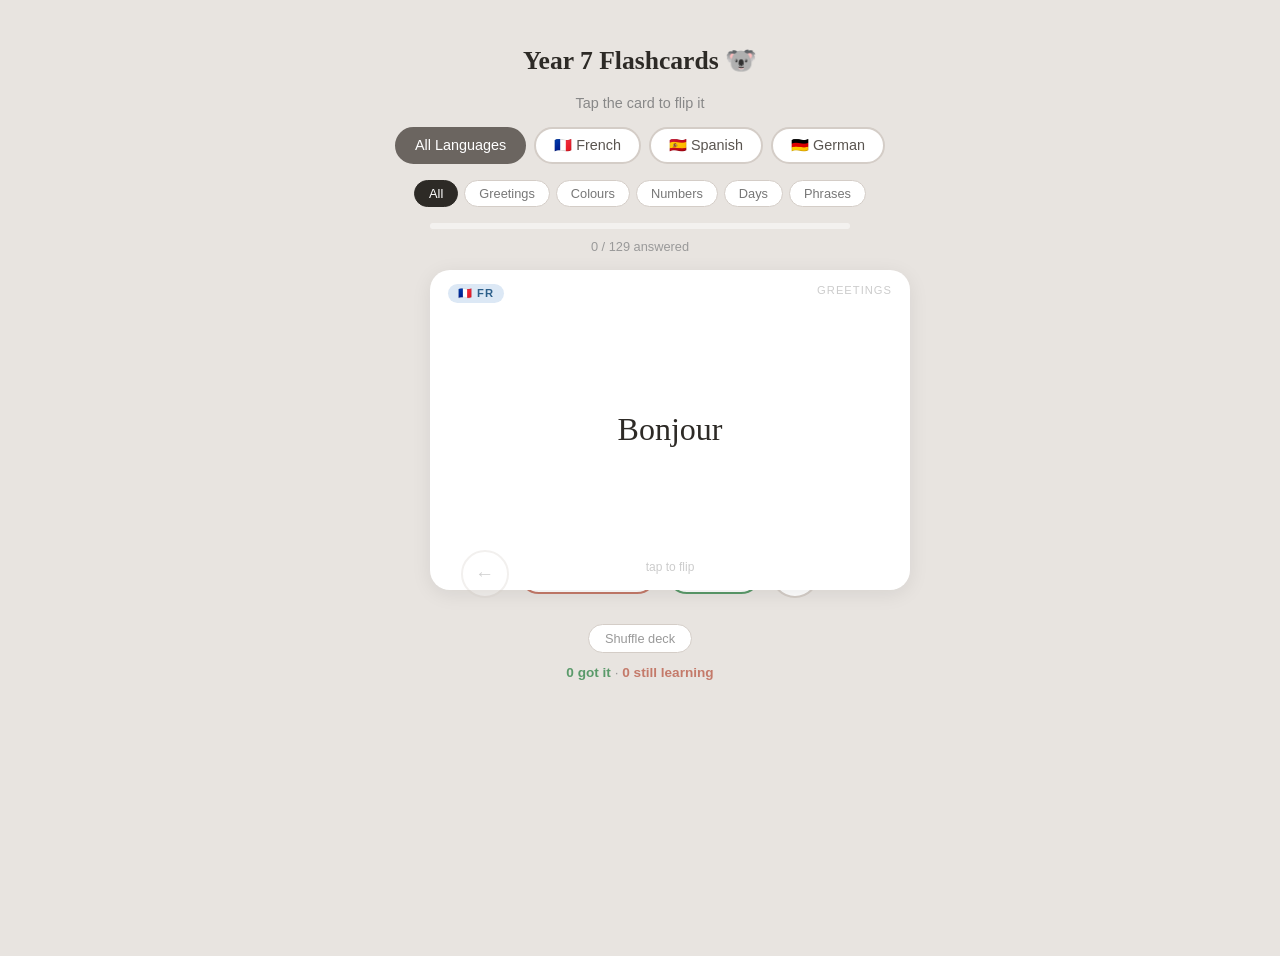
==== languages.html @ 81091d21 "Create languages.html" ====
<!DOCTYPE html>

<html lang="en">
<head>
<meta charset="UTF-8">
<meta name="viewport" content="width=device-width, initial-scale=1.0">
<title>Year 7 Language Flashcards</title>
<style>
  @import url('https://fonts.googleapis.com/css2?family=DM+Sans:wght@400;500;700&family=DM+Serif+Display&display=swap');

- { margin: 0; padding: 0; box-sizing: border-box; }

body {
font-family: ‘DM Sans’, sans-serif;
min-height: 100vh;
display: flex;
flex-direction: column;
align-items: center;
transition: background 0.4s;
padding: 20px;
}

body.lang-fr { background: #dce8f5; }
body.lang-es { background: #f5edce; }
body.lang-de { background: #f5ddd8; }
body.lang-all { background: #e8e4e0; }

h1 {
font-family: ‘DM Serif Display’, serif;
font-size: 1.6rem;
margin-bottom: 4px;
color: #2d2a26;
text-align: center;
}

.subtitle { color: #888; font-size: 0.9rem; margin-bottom: 16px; text-align: center; }

/* Controls */
.controls {
display: flex;
gap: 8px;
margin-bottom: 16px;
flex-wrap: wrap;
justify-content: center;
}

.btn {
padding: 8px 18px;
border: 2px solid #d4cdc7;
border-radius: 24px;
background: white;
cursor: pointer;
font-family: ‘DM Sans’, sans-serif;
font-weight: 500;
font-size: 0.9rem;
transition: all 0.2s;
color: #5a5550;
}
.btn:hover { border-color: #999; }
.btn.active-fr { background: #2c5f8a; color: white; border-color: #2c5f8a; }
.btn.active-es { background: #b84c3c; color: white; border-color: #b84c3c; }
.btn.active-de { background: #c49a2a; color: white; border-color: #c49a2a; }
.btn.active-all { background: #6b6560; color: white; border-color: #6b6560; }

.category-controls {
display: flex;
gap: 6px;
margin-bottom: 16px;
flex-wrap: wrap;
justify-content: center;
}

.cat-btn {
padding: 5px 14px;
border: 1.5px solid #d4cdc7;
border-radius: 16px;
background: white;
cursor: pointer;
font-family: ‘DM Sans’, sans-serif;
font-size: 0.8rem;
color: #777;
transition: all 0.2s;
}
.cat-btn:hover { border-color: #999; }
.cat-btn.active { background: #2d2a26; color: white; border-color: #2d2a26; }

/* Progress */
.progress-bar {
width: 100%;
max-width: 420px;
height: 6px;
background: rgba(255,255,255,0.5);
border-radius: 3px;
margin-bottom: 10px;
overflow: hidden;
}
.progress-fill {
height: 100%;
border-radius: 3px;
transition: width 0.3s;
background: #2d2a26;
}

.progress-text {
font-size: 0.8rem;
color: #999;
margin-bottom: 16px;
text-align: center;
}

/* Card */
.card-container {
perspective: 1000px;
width: 100%;
max-width: 420px;
height: 260px;
margin-bottom: 20px;
cursor: pointer;
}

.card-inner {
position: relative;
width: 100%;
height: 100%;
transition: transform 0.5s;
transform-style: preserve-3d;
}

.card-inner.flipped { transform: rotateY(180deg); }

.card-front, .card-back {
position: absolute;
width: 100%;
height: 100%;
backface-visibility: hidden;
border-radius: 20px;
display: flex;
flex-direction: column;
align-items: center;
justify-content: center;
padding: 30px;
box-shadow: 0 4px 20px rgba(0,0,0,0.08);
}

.card-front {
background: white;
}

.card-back {
background: #fafafa;
transform: rotateY(180deg);
}

.card-lang-label {
position: absolute;
top: 14px;
left: 18px;
font-size: 0.7rem;
font-weight: 700;
text-transform: uppercase;
letter-spacing: 1px;
padding: 3px 10px;
border-radius: 10px;
}

.label-fr { background: #dce8f5; color: #2c5f8a; }
.label-es { background: #f5edce; color: #b84c3c; }
.label-de { background: #f5ddd8; color: #8a3a2e; }

.card-category {
position: absolute;
top: 14px;
right: 18px;
font-size: 0.7rem;
color: #ccc;
text-transform: uppercase;
letter-spacing: 1px;
}

.card-word {
font-family: ‘DM Serif Display’, serif;
font-size: 2rem;
text-align: center;
color: #2d2a26;
line-height: 1.3;
}

.card-pronunciation {
font-size: 0.85rem;
color: #bbb;
font-style: italic;
margin-top: 8px;
text-align: center;
}

.card-hint {
position: absolute;
bottom: 16px;
font-size: 0.75rem;
color: #ccc;
}

/* Navigation */
.nav-row {
display: flex;
gap: 10px;
align-items: center;
margin-bottom: 16px;
}

.nav-btn {
width: 48px;
height: 48px;
border-radius: 50%;
border: 2px solid #d4cdc7;
background: white;
cursor: pointer;
font-size: 1.2rem;
display: flex;
align-items: center;
justify-content: center;
transition: all 0.2s;
color: #666;
}
.nav-btn:hover { border-color: #999; background: #f5f5f5; }
.nav-btn:disabled { opacity: 0.3; cursor: default; }

.know-btns {
display: flex;
gap: 10px;
justify-content: center;
}

.know-btn {
padding: 10px 24px;
border-radius: 24px;
border: 2px solid;
font-family: ‘DM Sans’, sans-serif;
font-weight: 600;
font-size: 0.9rem;
cursor: pointer;
transition: all 0.2s;
}

.know-btn.yes {
border-color: #5a9a6a;
color: #5a9a6a;
background: white;
}
.know-btn.yes:hover { background: #5a9a6a; color: white; }

.know-btn.no {
border-color: #c47a6a;
color: #c47a6a;
background: white;
}
.know-btn.no:hover { background: #c47a6a; color: white; }

.shuffle-btn {
margin-top: 10px;
padding: 6px 16px;
border: 1.5px solid #d4cdc7;
border-radius: 16px;
background: white;
cursor: pointer;
font-family: ‘DM Sans’, sans-serif;
font-size: 0.8rem;
color: #999;
transition: all 0.2s;
}
.shuffle-btn:hover { border-color: #999; }

.score-summary {
text-align: center;
margin-top: 12px;
font-size: 0.85rem;
color: #999;
}

.score-summary span { font-weight: 700; }
.score-green { color: #5a9a6a; }
.score-red { color: #c47a6a; }

.done-msg {
text-align: center;
padding: 40px;
}
.done-msg h2 {
font-family: ‘DM Serif Display’, serif;
font-size: 1.5rem;
margin-bottom: 8px;
color: #2d2a26;
}
.done-msg p { color: #888; margin-bottom: 16px; }

@media (max-width: 480px) {
.card-word { font-size: 1.5rem; }
.card-container { height: 220px; }
}
</style>

</head>
<body class="lang-all">

<h1>Year 7 Flashcards 🐨</h1>
<p class="subtitle">Tap the card to flip it</p>

<div class="controls" id="langControls"></div>
<div class="category-controls" id="catControls"></div>

<div class="progress-bar"><div class="progress-fill" id="progressFill"></div></div>
<div class="progress-text" id="progressText">0 / 0</div>

<div class="card-container" id="cardContainer" onclick="flipCard()">
  <div class="card-inner" id="cardInner">
    <div class="card-front">
      <div class="card-lang-label" id="frontLabel"></div>
      <div class="card-category" id="frontCat"></div>
      <div class="card-word" id="frontWord"></div>
      <div class="card-hint">tap to flip</div>
    </div>
    <div class="card-back">
      <div class="card-lang-label" id="backLabel"></div>
      <div class="card-category" id="backCat"></div>
      <div class="card-word" id="backWord"></div>
      <div class="card-pronunciation" id="backPron"></div>
      <div class="card-hint">tap to flip back</div>
    </div>
  </div>
</div>

<div class="nav-row">
  <button class="nav-btn" onclick="prevCard()" id="prevBtn">&larr;</button>
  <div class="know-btns">
    <button class="know-btn no" onclick="markCard(false)">Still learning</button>
    <button class="know-btn yes" onclick="markCard(true)">Got it!</button>
  </div>
  <button class="nav-btn" onclick="nextCard()" id="nextBtn">&rarr;</button>
</div>

<button class="shuffle-btn" onclick="shuffleDeck()">Shuffle deck</button>

<div class="score-summary" id="scoreSummary"></div>

<div class="done-msg" id="doneMsg" style="display:none">
  <h2>Deck complete! 🎉</h2>
  <p id="doneText"></p>
  <button class="btn" onclick="resetDeck()">Go again</button>
  <button class="btn" onclick="reviewMissed()" id="reviewBtn" style="margin-left:8px">Review missed cards</button>
</div>

<script>
const allCards = [
  // FRENCH - Greetings
  {lang:'fr', cat:'Greetings', foreign:'Bonjour', english:'Hello', pron:'bon-ZHOOR'},
  {lang:'fr', cat:'Greetings', foreign:'Au revoir', english:'Goodbye', pron:'oh ruh-VWAHR'},
  {lang:'fr', cat:'Greetings', foreign:"S'il vous plaît", english:'Please', pron:'seel voo PLEH'},
  {lang:'fr', cat:'Greetings', foreign:'Merci', english:'Thank you', pron:'mair-SEE'},
  {lang:'fr', cat:'Greetings', foreign:'Oui / Non', english:'Yes / No', pron:'wee / non'},
  {lang:'fr', cat:'Greetings', foreign:'Excusez-moi', english:'Excuse me', pron:'ex-koo-ZAY mwah'},
  {lang:'fr', cat:'Greetings', foreign:'Comment ça va ?', english:'How are you?', pron:'koh-MON sah vah'},
  {lang:'fr', cat:'Greetings', foreign:'Ça va bien', english:"I'm fine", pron:'sah vah bee-EN'},
  {lang:'fr', cat:'Greetings', foreign:'Je m\'appelle...', english:'My name is...', pron:'zhuh mah-PEL'},
  {lang:'fr', cat:'Greetings', foreign:'Bonsoir', english:'Good evening', pron:'bon-SWAHR'},
  // FRENCH - Colours
  {lang:'fr', cat:'Colours', foreign:'rouge', english:'red', pron:'roozh'},
  {lang:'fr', cat:'Colours', foreign:'bleu(e)', english:'blue', pron:'bluh'},
  {lang:'fr', cat:'Colours', foreign:'vert(e)', english:'green', pron:'vair(t)'},
  {lang:'fr', cat:'Colours', foreign:'jaune', english:'yellow', pron:'zhohn'},
  {lang:'fr', cat:'Colours', foreign:'orange', english:'orange', pron:'oh-RONZH'},
  {lang:'fr', cat:'Colours', foreign:'violet(te)', english:'purple', pron:'vee-oh-LEH(t)'},
  {lang:'fr', cat:'Colours', foreign:'rose', english:'pink', pron:'rohz'},
  {lang:'fr', cat:'Colours', foreign:'noir(e)', english:'black', pron:'nwahr'},
  {lang:'fr', cat:'Colours', foreign:'blanc(he)', english:'white', pron:'blon(sh)'},
  {lang:'fr', cat:'Colours', foreign:'marron', english:'brown', pron:'mah-RON'},
  {lang:'fr', cat:'Colours', foreign:'gris(e)', english:'grey', pron:'gree(z)'},
  // FRENCH - Numbers
  {lang:'fr', cat:'Numbers', foreign:'un', english:'1', pron:'uhn'},
  {lang:'fr', cat:'Numbers', foreign:'deux', english:'2', pron:'duh'},
  {lang:'fr', cat:'Numbers', foreign:'trois', english:'3', pron:'trwah'},
  {lang:'fr', cat:'Numbers', foreign:'quatre', english:'4', pron:'katr'},
  {lang:'fr', cat:'Numbers', foreign:'cinq', english:'5', pron:'sank'},
  {lang:'fr', cat:'Numbers', foreign:'six', english:'6', pron:'sees'},
  {lang:'fr', cat:'Numbers', foreign:'sept', english:'7', pron:'set'},
  {lang:'fr', cat:'Numbers', foreign:'huit', english:'8', pron:'weet'},
  {lang:'fr', cat:'Numbers', foreign:'neuf', english:'9', pron:'nuf'},
  {lang:'fr', cat:'Numbers', foreign:'dix', english:'10', pron:'dees'},
  // FRENCH - Days
  {lang:'fr', cat:'Days', foreign:'lundi', english:'Monday', pron:'luhn-DEE'},
  {lang:'fr', cat:'Days', foreign:'mardi', english:'Tuesday', pron:'mar-DEE'},
  {lang:'fr', cat:'Days', foreign:'mercredi', english:'Wednesday', pron:'mair-kruh-DEE'},
  {lang:'fr', cat:'Days', foreign:'jeudi', english:'Thursday', pron:'zhuh-DEE'},
  {lang:'fr', cat:'Days', foreign:'vendredi', english:'Friday', pron:'von-druh-DEE'},
  {lang:'fr', cat:'Days', foreign:'samedi', english:'Saturday', pron:'sam-DEE'},
  {lang:'fr', cat:'Days', foreign:'dimanche', english:'Sunday', pron:'dee-MONSH'},
  // FRENCH - Phrases
  {lang:'fr', cat:'Phrases', foreign:"J'adore les koalas", english:'I love koalas', pron:'zhah-DOR lay koh-ah-lah'},
  {lang:'fr', cat:'Phrases', foreign:'Je voudrais un biscuit au chocolat', english:'I would like a chocolate biscuit', pron:'zhuh voo-DREH uhn biss-KWEE oh shoh-koh-LAH'},
  {lang:'fr', cat:'Phrases', foreign:'des pâtes au fromage', english:'Pasta with cheese', pron:'day PAHT oh froh-MAHZH'},
  {lang:'fr', cat:'Phrases', foreign:"J'aime tricoter", english:'I enjoy knitting', pron:'zhem tree-koh-TAY'},
  {lang:'fr', cat:'Phrases', foreign:'un orphelin victorien angoissé', english:'Anguished Victorian orphan', pron:'uhn or-fuh-LAN vik-tor-ee-EN on-gwah-SAY'},

  // SPANISH - Greetings
  {lang:'es', cat:'Greetings', foreign:'Hola', english:'Hello', pron:'OH-lah'},
  {lang:'es', cat:'Greetings', foreign:'Adiós', english:'Goodbye', pron:'ah-dee-OSS'},
  {lang:'es', cat:'Greetings', foreign:'Por favor', english:'Please', pron:'por fah-VOR'},
  {lang:'es', cat:'Greetings', foreign:'Gracias', english:'Thank you', pron:'GRAH-thee-ass'},
  {lang:'es', cat:'Greetings', foreign:'Sí / No', english:'Yes / No', pron:'see / noh'},
  {lang:'es', cat:'Greetings', foreign:'Perdón', english:'Excuse me', pron:'pair-DON'},
  {lang:'es', cat:'Greetings', foreign:'¿Cómo estás?', english:'How are you?', pron:'KOH-moh ess-TASS'},
  {lang:'es', cat:'Greetings', foreign:'Estoy bien', english:"I'm fine", pron:'ess-TOY bee-EN'},
  {lang:'es', cat:'Greetings', foreign:'Me llamo...', english:'My name is...', pron:'meh YAH-moh'},
  {lang:'es', cat:'Greetings', foreign:'Buenas noches', english:'Good evening', pron:'BWEH-nass NOH-chess'},
  // SPANISH - Colours
  {lang:'es', cat:'Colours', foreign:'rojo/a', english:'red', pron:'ROH-hoh'},
  {lang:'es', cat:'Colours', foreign:'azul', english:'blue', pron:'ah-THOOL'},
  {lang:'es', cat:'Colours', foreign:'verde', english:'green', pron:'VAIR-deh'},
  {lang:'es', cat:'Colours', foreign:'amarillo/a', english:'yellow', pron:'ah-mah-REE-yoh'},
  {lang:'es', cat:'Colours', foreign:'naranja', english:'orange', pron:'nah-RAN-hah'},
  {lang:'es', cat:'Colours', foreign:'morado/a', english:'purple', pron:'moh-RAH-doh'},
  {lang:'es', cat:'Colours', foreign:'rosa', english:'pink', pron:'ROH-sah'},
  {lang:'es', cat:'Colours', foreign:'negro/a', english:'black', pron:'NEH-groh'},
  {lang:'es', cat:'Colours', foreign:'blanco/a', english:'white', pron:'BLAN-koh'},
  {lang:'es', cat:'Colours', foreign:'marrón', english:'brown', pron:'mah-RRON'},
  {lang:'es', cat:'Colours', foreign:'gris', english:'grey', pron:'grees'},
  // SPANISH - Numbers
  {lang:'es', cat:'Numbers', foreign:'uno', english:'1', pron:'OO-noh'},
  {lang:'es', cat:'Numbers', foreign:'dos', english:'2', pron:'doss'},
  {lang:'es', cat:'Numbers', foreign:'tres', english:'3', pron:'tress'},
  {lang:'es', cat:'Numbers', foreign:'cuatro', english:'4', pron:'KWAH-troh'},
  {lang:'es', cat:'Numbers', foreign:'cinco', english:'5', pron:'THIN-koh'},
  {lang:'es', cat:'Numbers', foreign:'seis', english:'6', pron:'sayss'},
  {lang:'es', cat:'Numbers', foreign:'siete', english:'7', pron:'see-EH-teh'},
  {lang:'es', cat:'Numbers', foreign:'ocho', english:'8', pron:'OH-choh'},
  {lang:'es', cat:'Numbers', foreign:'nueve', english:'9', pron:'NWEH-veh'},
  {lang:'es', cat:'Numbers', foreign:'diez', english:'10', pron:'dee-ETH'},
  // SPANISH - Days
  {lang:'es', cat:'Days', foreign:'lunes', english:'Monday', pron:'LOO-ness'},
  {lang:'es', cat:'Days', foreign:'martes', english:'Tuesday', pron:'MAR-tess'},
  {lang:'es', cat:'Days', foreign:'miércoles', english:'Wednesday', pron:'mee-AIR-koh-less'},
  {lang:'es', cat:'Days', foreign:'jueves', english:'Thursday', pron:'HWEH-vess'},
  {lang:'es', cat:'Days', foreign:'viernes', english:'Friday', pron:'vee-AIR-ness'},
  {lang:'es', cat:'Days', foreign:'sábado', english:'Saturday', pron:'SAH-bah-doh'},
  {lang:'es', cat:'Days', foreign:'domingo', english:'Sunday', pron:'doh-MEEN-goh'},
  // SPANISH - Phrases
  {lang:'es', cat:'Phrases', foreign:'Me encantan los koalas', english:'I love koalas', pron:'meh en-KAN-tan loss koh-AH-lass'},
  {lang:'es', cat:'Phrases', foreign:'Me gustaría una galleta de chocolate', english:'I would like a chocolate biscuit', pron:'meh goo-stah-REE-ah OO-nah gah-YEH-tah deh choh-koh-LAH-teh'},
  {lang:'es', cat:'Phrases', foreign:'pasta con queso', english:'Pasta with cheese', pron:'PAH-stah kon KEH-soh'},
  {lang:'es', cat:'Phrases', foreign:'Me gusta tejer', english:'I enjoy knitting', pron:'meh GOO-stah teh-HAIR'},
  {lang:'es', cat:'Phrases', foreign:'un huérfano victoriano angustiado', english:'Anguished Victorian orphan', pron:'oon WAIR-fah-noh vik-tor-ee-AH-noh an-goo-stee-AH-doh'},

  // GERMAN - Greetings
  {lang:'de', cat:'Greetings', foreign:'Hallo', english:'Hello', pron:'HAH-loh'},
  {lang:'de', cat:'Greetings', foreign:'Tschüss', english:'Goodbye', pron:'chooss'},
  {lang:'de', cat:'Greetings', foreign:'Bitte', english:'Please', pron:'BIT-uh'},
  {lang:'de', cat:'Greetings', foreign:'Danke', english:'Thank you', pron:'DAN-kuh'},
  {lang:'de', cat:'Greetings', foreign:'Ja / Nein', english:'Yes / No', pron:'yah / nine'},
  {lang:'de', cat:'Greetings', foreign:'Entschuldigung', english:'Excuse me', pron:'ent-SHOOL-dee-goong'},
  {lang:'de', cat:'Greetings', foreign:'Wie geht es dir?', english:'How are you?', pron:'vee gayt ess deer'},
  {lang:'de', cat:'Greetings', foreign:'Mir geht es gut', english:"I'm fine", pron:'meer gayt ess goot'},
  {lang:'de', cat:'Greetings', foreign:'Ich heiße...', english:'My name is...', pron:'ikh HY-suh'},
  {lang:'de', cat:'Greetings', foreign:'Guten Abend', english:'Good evening', pron:'GOO-ten AH-bent'},
  // GERMAN - Colours
  {lang:'de', cat:'Colours', foreign:'rot', english:'red', pron:'roht'},
  {lang:'de', cat:'Colours', foreign:'blau', english:'blue', pron:'blow'},
  {lang:'de', cat:'Colours', foreign:'grün', english:'green', pron:'groon'},
  {lang:'de', cat:'Colours', foreign:'gelb', english:'yellow', pron:'gelp'},
  {lang:'de', cat:'Colours', foreign:'orange', english:'orange', pron:'oh-RONZH'},
  {lang:'de', cat:'Colours', foreign:'lila', english:'purple', pron:'LEE-lah'},
  {lang:'de', cat:'Colours', foreign:'rosa', english:'pink', pron:'ROH-zah'},
  {lang:'de', cat:'Colours', foreign:'schwarz', english:'black', pron:'shvarts'},
  {lang:'de', cat:'Colours', foreign:'weiß', english:'white', pron:'vice'},
  {lang:'de', cat:'Colours', foreign:'braun', english:'brown', pron:'brown'},
  {lang:'de', cat:'Colours', foreign:'grau', english:'grey', pron:'grow'},
  // GERMAN - Numbers
  {lang:'de', cat:'Numbers', foreign:'eins', english:'1', pron:'aynss'},
  {lang:'de', cat:'Numbers', foreign:'zwei', english:'2', pron:'tsvy'},
  {lang:'de', cat:'Numbers', foreign:'drei', english:'3', pron:'dry'},
  {lang:'de', cat:'Numbers', foreign:'vier', english:'4', pron:'feer'},
  {lang:'de', cat:'Numbers', foreign:'fünf', english:'5', pron:'foonf'},
  {lang:'de', cat:'Numbers', foreign:'sechs', english:'6', pron:'zex'},
  {lang:'de', cat:'Numbers', foreign:'sieben', english:'7', pron:'ZEE-ben'},
  {lang:'de', cat:'Numbers', foreign:'acht', english:'8', pron:'akht'},
  {lang:'de', cat:'Numbers', foreign:'neun', english:'9', pron:'noyn'},
  {lang:'de', cat:'Numbers', foreign:'zehn', english:'10', pron:'tsayn'},
  // GERMAN - Days
  {lang:'de', cat:'Days', foreign:'Montag', english:'Monday', pron:'MOHN-tahg'},
  {lang:'de', cat:'Days', foreign:'Dienstag', english:'Tuesday', pron:'DEENS-tahg'},
  {lang:'de', cat:'Days', foreign:'Mittwoch', english:'Wednesday', pron:'MIT-vokh'},
  {lang:'de', cat:'Days', foreign:'Donnerstag', english:'Thursday', pron:'DON-ers-tahg'},
  {lang:'de', cat:'Days', foreign:'Freitag', english:'Friday', pron:'FRY-tahg'},
  {lang:'de', cat:'Days', foreign:'Samstag', english:'Saturday', pron:'ZAMS-tahg'},
  {lang:'de', cat:'Days', foreign:'Sonntag', english:'Sunday', pron:'ZON-tahg'},
  // GERMAN - Phrases
  {lang:'de', cat:'Phrases', foreign:'Ich liebe Koalas', english:'I love koalas', pron:'ikh LEE-buh koh-AH-lass'},
  {lang:'de', cat:'Phrases', foreign:'Ich hätte gerne einen Schokoladenkeks', english:'I would like a chocolate biscuit', pron:'ikh HET-uh GAIR-nuh EYE-nen shoh-koh-LAH-den-keks'},
  {lang:'de', cat:'Phrases', foreign:'Nudeln mit Käse', english:'Pasta with cheese', pron:'NOO-deln mit KAY-zuh'},
  {lang:'de', cat:'Phrases', foreign:'Ich stricke gerne', english:'I enjoy knitting', pron:'ikh SHTRIK-uh GAIR-nuh'},
  {lang:'de', cat:'Phrases', foreign:'ein gequältes viktorianisches Waisenkind', english:'Anguished Victorian orphan', pron:'ayn geh-KVELT-ess vik-tor-ee-AH-nish-ess VY-zen-kint'},
];

let currentLang = 'all';
let currentCat = 'All';
let deck = [];
let idx = 0;
let scores = {}; // cardIndex -> true/false
let isFlipped = false;

const categories = ['All', 'Greetings', 'Colours', 'Numbers', 'Days', 'Phrases'];
const langNames = {fr:'French', es:'Spanish', de:'German', all:'All Languages'};
const langLabels = {fr:'🇫🇷 FR', es:'🇪🇸 ES', de:'🇩🇪 DE'};

function buildControls() {
  const lc = document.getElementById('langControls');
  ['all','fr','es','de'].forEach(l => {
    const b = document.createElement('button');
    b.className = 'btn' + (l === currentLang ? ` active-${l}` : '');
    b.textContent = l === 'all' ? 'All Languages' : {fr:'🇫🇷 French', es:'🇪🇸 Spanish', de:'🇩🇪 German'}[l];
    b.onclick = () => setLang(l);
    b.id = 'langBtn-' + l;
    lc.appendChild(b);
  });

  const cc = document.getElementById('catControls');
  categories.forEach(cat => {
    const b = document.createElement('button');
    b.className = 'cat-btn' + (cat === currentCat ? ' active' : '');
    b.textContent = cat;
    b.onclick = () => setCat(cat);
    b.id = 'catBtn-' + cat;
    cc.appendChild(b);
  });
}

function setLang(l) {
  currentLang = l;
  document.body.className = 'lang-' + l;
  document.querySelectorAll('#langControls .btn').forEach(b => b.className = 'btn');
  document.getElementById('langBtn-' + l).className = 'btn active-' + l;
  buildDeck();
}

function setCat(cat) {
  currentCat = cat;
  document.querySelectorAll('#catControls .cat-btn').forEach(b => b.className = 'cat-btn');
  document.getElementById('catBtn-' + cat).className = 'cat-btn active';
  buildDeck();
}

function buildDeck() {
  deck = allCards.filter(c => {
    if (currentLang !== 'all' && c.lang !== currentLang) return false;
    if (currentCat !== 'All' && c.cat !== currentCat) return false;
    return true;
  });
  idx = 0;
  scores = {};
  isFlipped = false;
  document.getElementById('doneMsg').style.display = 'none';
  document.getElementById('cardContainer').style.display = 'block';
  showCard();
}

function showCard() {
  if (deck.length === 0) {
    document.getElementById('frontWord').textContent = 'No cards match';
    document.getElementById('progressText').textContent = '0 / 0';
    return;
  }

  const card = deck[idx];
  isFlipped = false;
  document.getElementById('cardInner').classList.remove('flipped');

  // Front - show foreign word
  document.getElementById('frontWord').textContent = card.foreign;
  const fl = document.getElementById('frontLabel');
  fl.textContent = langLabels[card.lang];
  fl.className = 'card-lang-label label-' + card.lang;
  document.getElementById('frontCat').textContent = card.cat;

  // Back - show english
  document.getElementById('backWord').textContent = card.english;
  document.getElementById('backPron').textContent = card.pron;
  const bl = document.getElementById('backLabel');
  bl.textContent = langLabels[card.lang];
  bl.className = 'card-lang-label label-' + card.lang;
  document.getElementById('backCat').textContent = card.cat;

  // Progress
  const answered = Object.keys(scores).length;
  document.getElementById('progressFill').style.width = (answered / deck.length * 100) + '%';
  document.getElementById('progressText').textContent = `${answered} / ${deck.length} answered`;

  // Score summary
  const got = Object.values(scores).filter(v => v).length;
  const missed = Object.values(scores).filter(v => !v).length;
  document.getElementById('scoreSummary').innerHTML =
    `<span class="score-green">${got} got it</span> · <span class="score-red">${missed} still learning</span>`;

  // Nav buttons
  document.getElementById('prevBtn').disabled = idx === 0;
  document.getElementById('nextBtn').disabled = idx >= deck.length - 1;
}

function flipCard() {
  isFlipped = !isFlipped;
  document.getElementById('cardInner').classList.toggle('flipped');
}

function markCard(known) {
  scores[idx] = known;
  if (idx < deck.length - 1) {
    idx++;
    showCard();
  } else {
    // Done!
    showDone();
  }
}

function showDone() {
  const got = Object.values(scores).filter(v => v).length;
  const total = deck.length;
  document.getElementById('cardContainer').style.display = 'none';
  document.getElementById('doneMsg').style.display = 'block';
  document.getElementById('doneText').textContent =
    `You got ${got} out of ${total} cards! ${got === total ? 'Perfect! 🌟' : 'Keep practising — you\'re getting there!'}`;
  document.getElementById('reviewBtn').style.display = (total - got > 0) ? 'inline-block' : 'none';

  // Update progress
  document.getElementById('progressFill').style.width = '100%';
  document.getElementById('progressText').textContent = `${total} / ${total} answered`;
  const missed = total - got;
  document.getElementById('scoreSummary').innerHTML =
    `<span class="score-green">${got} got it</span> · <span class="score-red">${missed} still learning</span>`;
}

function resetDeck() {
  buildDeck();
}

function reviewMissed() {
  const missedCards = deck.filter((_, i) => scores[i] === false);
  deck = missedCards;
  idx = 0;
  scores = {};
  isFlipped = false;
  document.getElementById('doneMsg').style.display = 'none';
  document.getElementById('cardContainer').style.display = 'block';
  showCard();
}

function nextCard() {
  if (idx < deck.length - 1) { idx++; showCard(); }
}

function prevCard() {
  if (idx > 0) { idx--; showCard(); }
}

function shuffleDeck() {
  for (let i = deck.length - 1; i > 0; i--) {
    const j = Math.floor(Math.random() * (i + 1));
    [deck[i], deck[j]] = [deck[j], deck[i]];
  }
  idx = 0;
  scores = {};
  showCard();
}

// Keyboard support
document.addEventListener('keydown', (e) => {
  if (e.key === ' ' || e.key === 'Enter') { e.preventDefault(); flipCard(); }
  if (e.key === 'ArrowRight') nextCard();
  if (e.key === 'ArrowLeft') prevCard();
  if (e.key === 'y' || e.key === 'Y') markCard(true);
  if (e.key === 'n' || e.key === 'N') markCard(false);
});

buildControls();
buildDeck();
</script>

</body>
</html>
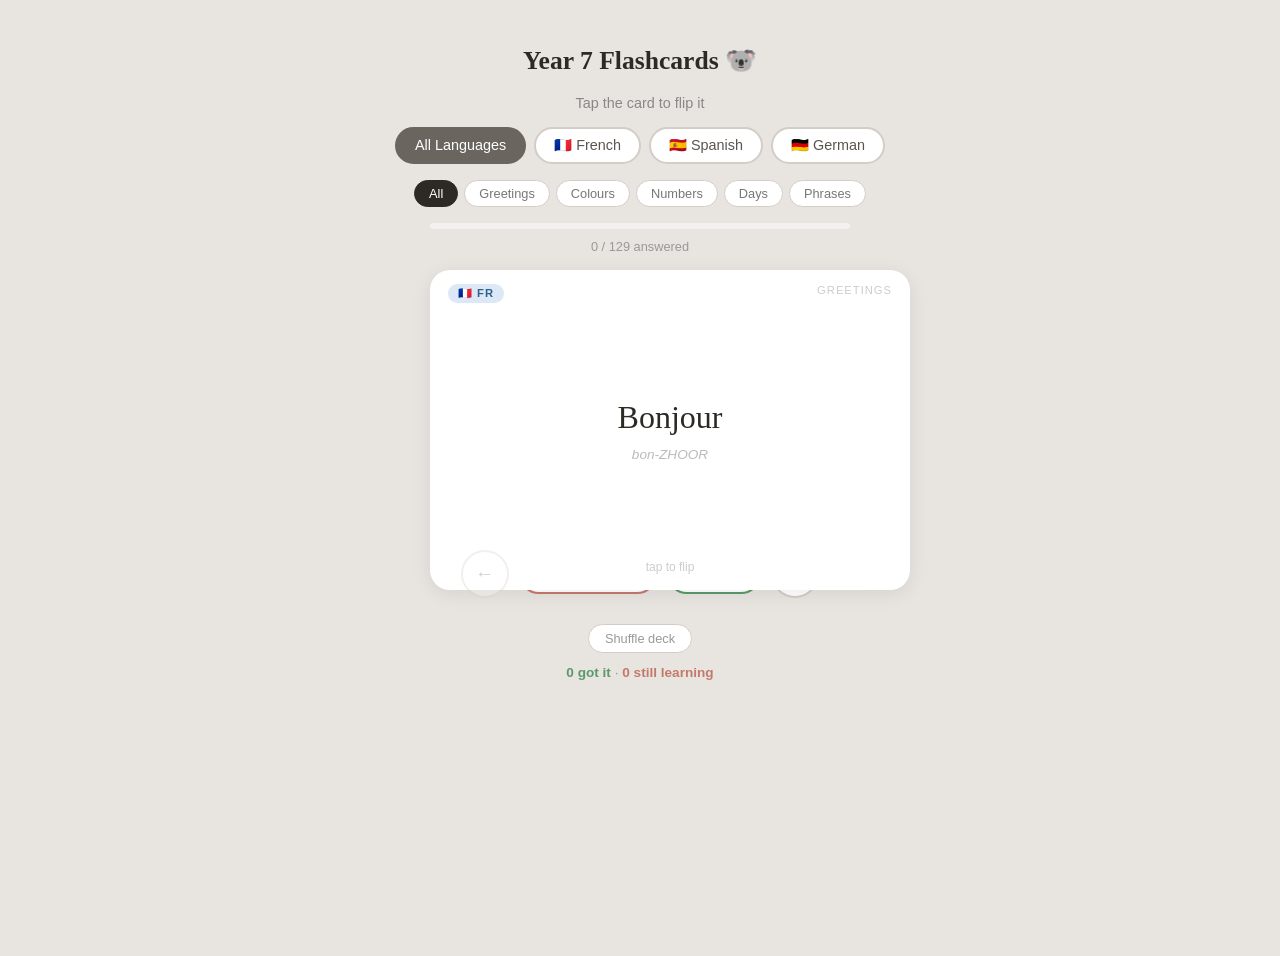
==== commit 17915b30: "Update languages.html" ====
--- a/languages.html
+++ b/languages.html
@@ -317,13 +317,13 @@
       <div class="card-lang-label" id="frontLabel"></div>
       <div class="card-category" id="frontCat"></div>
       <div class="card-word" id="frontWord"></div>
+      <div class="card-pronunciation" id="frontPron"></div>
       <div class="card-hint">tap to flip</div>
     </div>
     <div class="card-back">
       <div class="card-lang-label" id="backLabel"></div>
       <div class="card-category" id="backCat"></div>
       <div class="card-word" id="backWord"></div>
-      <div class="card-pronunciation" id="backPron"></div>
       <div class="card-hint">tap to flip back</div>
     </div>
   </div>
@@ -574,6 +574,7 @@
 
   // Front - show foreign word
   document.getElementById('frontWord').textContent = card.foreign;
+  document.getElementById('frontPron').textContent = card.pron;
   const fl = document.getElementById('frontLabel');
   fl.textContent = langLabels[card.lang];
   fl.className = 'card-lang-label label-' + card.lang;
@@ -581,7 +582,6 @@
 
   // Back - show english
   document.getElementById('backWord').textContent = card.english;
-  document.getElementById('backPron').textContent = card.pron;
   const bl = document.getElementById('backLabel');
   bl.textContent = langLabels[card.lang];
   bl.className = 'card-lang-label label-' + card.lang;
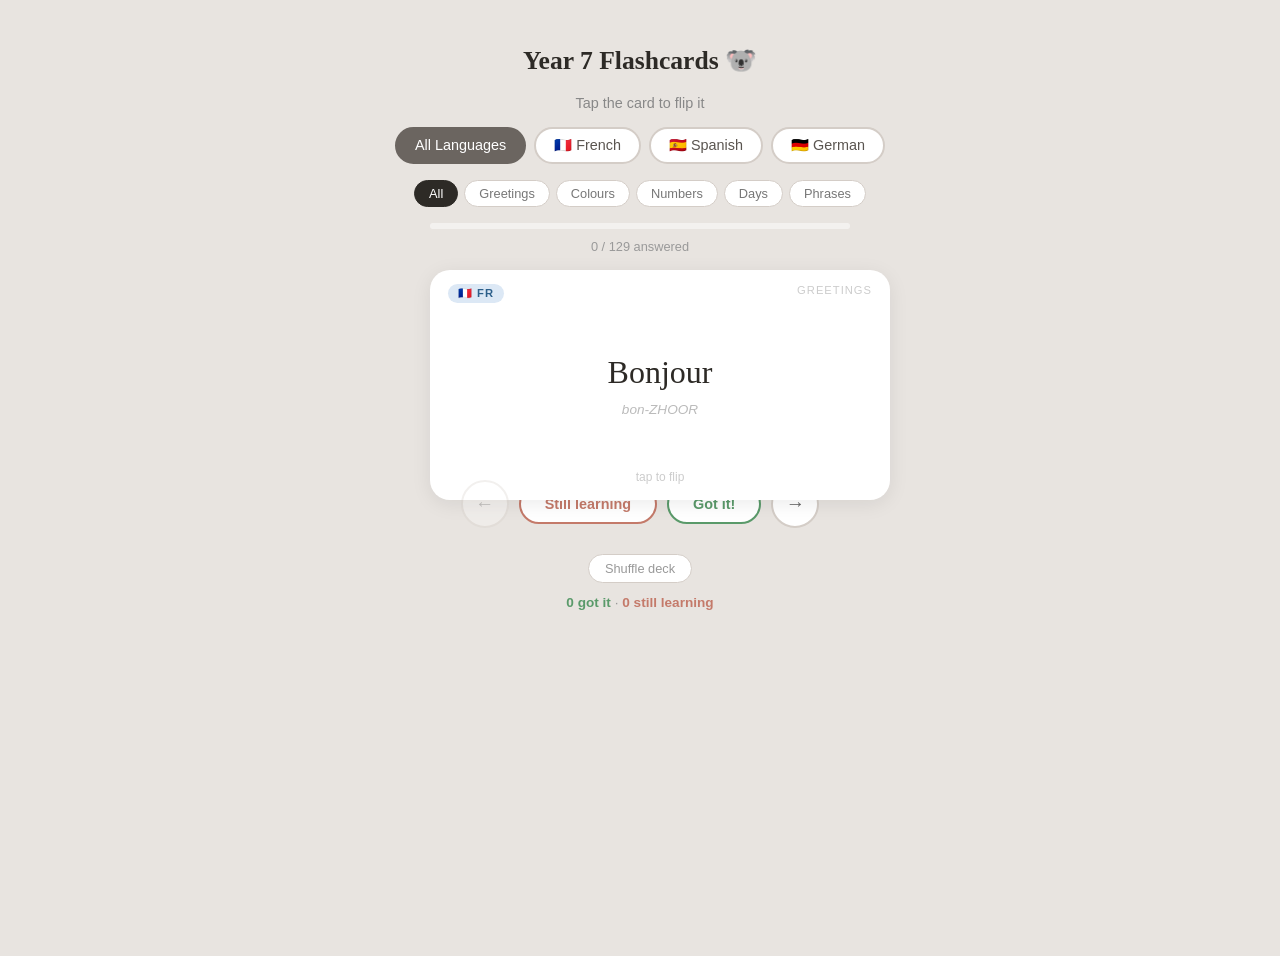
==== commit 7ce5417c: "Update languages.html" ====
--- a/languages.html
+++ b/languages.html
@@ -113,7 +113,7 @@
 perspective: 1000px;
 width: 100%;
 max-width: 420px;
-height: 260px;
+height: 190px;
 margin-bottom: 20px;
 cursor: pointer;
 }
@@ -138,7 +138,7 @@
 flex-direction: column;
 align-items: center;
 justify-content: center;
-padding: 30px;
+padding: 20px;
 box-shadow: 0 4px 20px rgba(0,0,0,0.08);
 }
 
@@ -295,7 +295,7 @@
 
 @media (max-width: 480px) {
 .card-word { font-size: 1.5rem; }
-.card-container { height: 220px; }
+.card-container { height: 170px; }
 }
 </style>
 
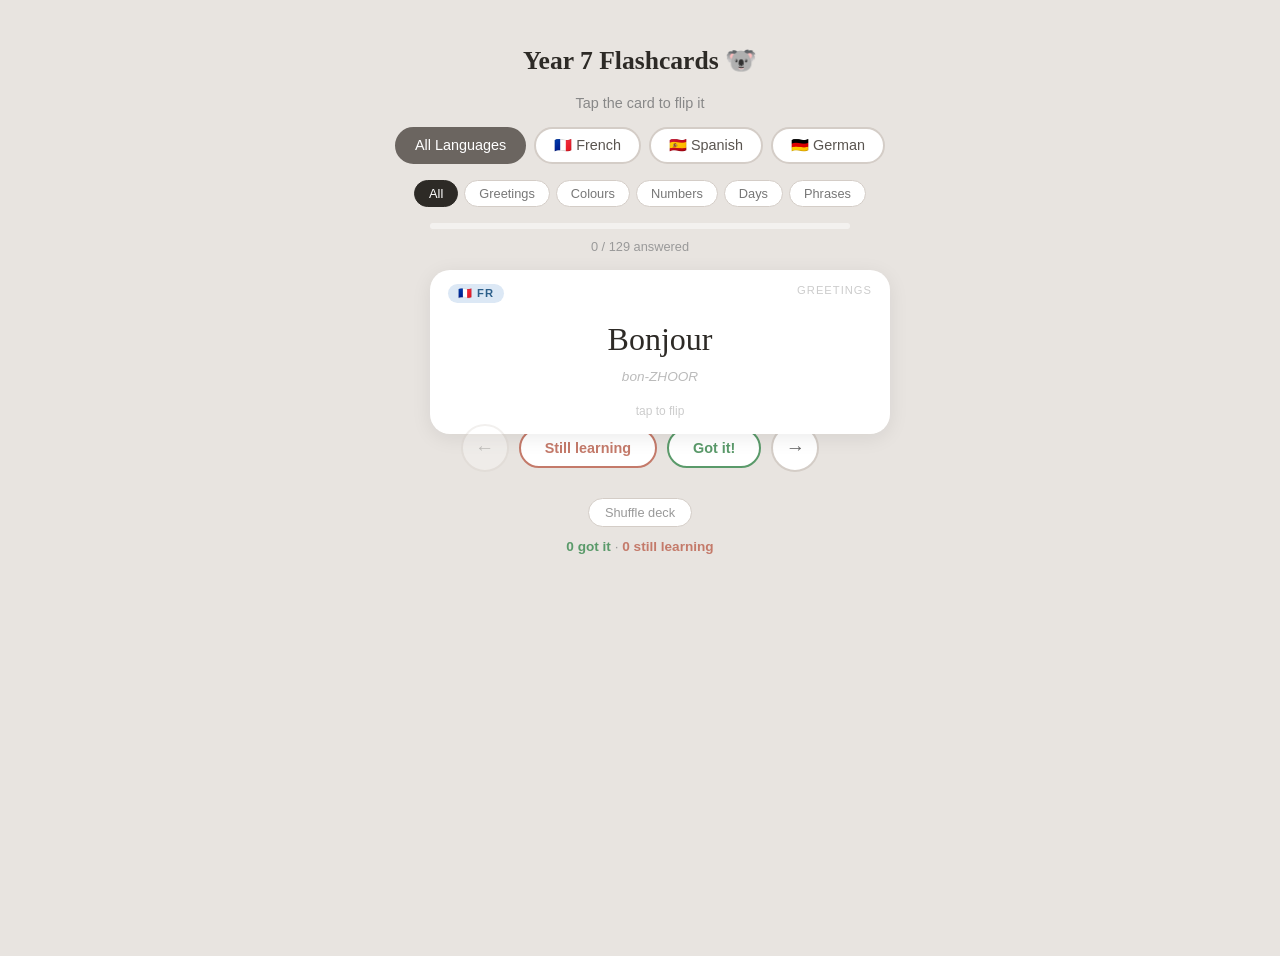
==== commit 9544f03c: "Update languages.html" ====
--- a/languages.html
+++ b/languages.html
@@ -113,8 +113,8 @@
 perspective: 1000px;
 width: 100%;
 max-width: 420px;
-height: 190px;
-margin-bottom: 20px;
+height: 140px;
+margin-bottom: 14px;
 cursor: pointer;
 }
 
@@ -138,7 +138,7 @@
 flex-direction: column;
 align-items: center;
 justify-content: center;
-padding: 20px;
+padding: 12px 20px;
 box-shadow: 0 4px 20px rgba(0,0,0,0.08);
 }
 
@@ -295,7 +295,7 @@
 
 @media (max-width: 480px) {
 .card-word { font-size: 1.5rem; }
-.card-container { height: 170px; }
+.card-container { height: 130px; }
 }
 </style>
 
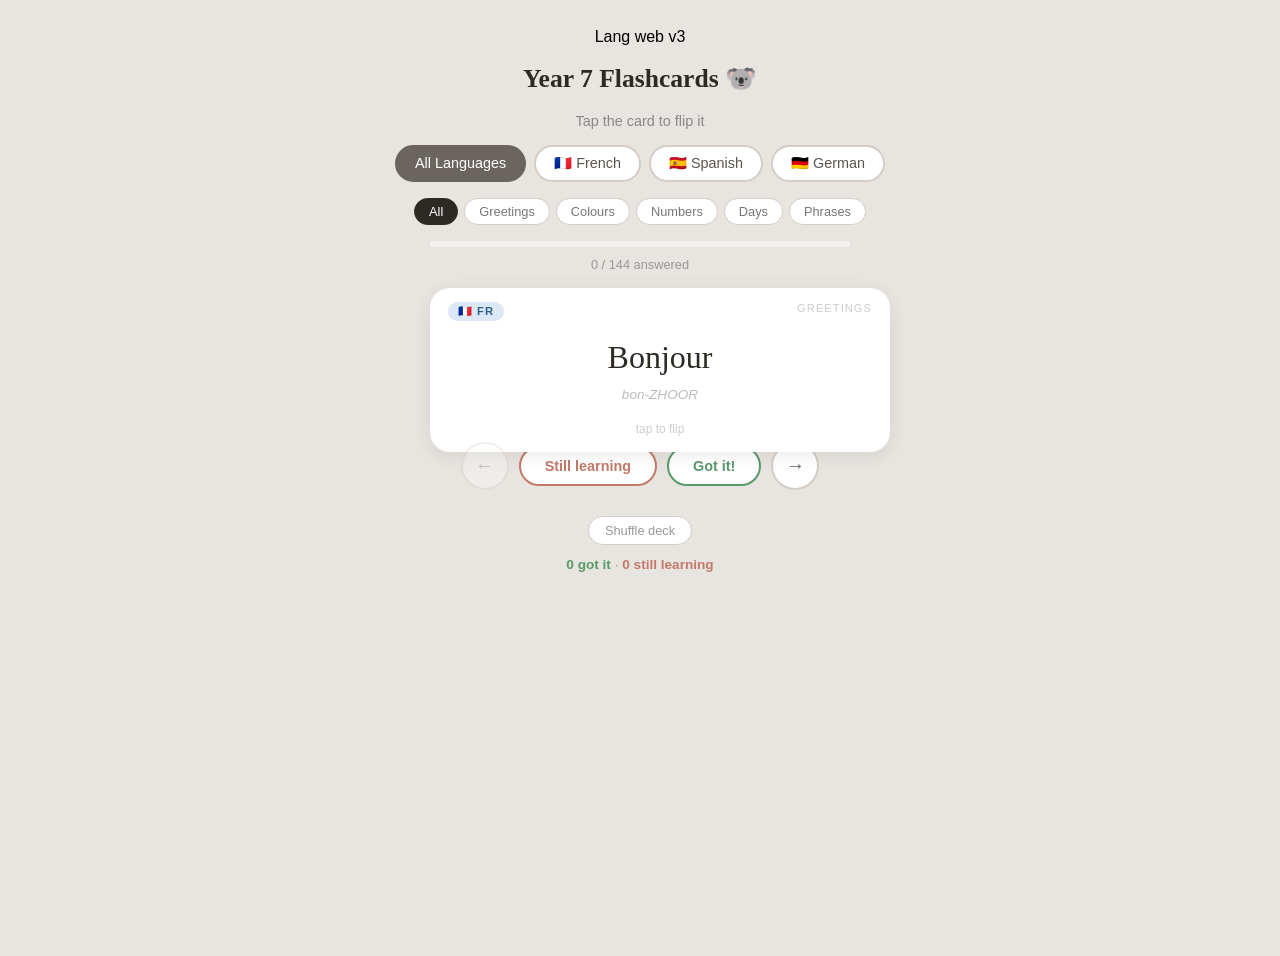
==== commit 4b16638a: "Add French, Spanish, and German phrases" ====
--- a/languages.html
+++ b/languages.html
@@ -1,3 +1,5 @@
+Lang web v3
+
 <!DOCTYPE html>
 
 <html lang="en">
@@ -398,6 +400,11 @@
   {lang:'fr', cat:'Phrases', foreign:'Je voudrais un biscuit au chocolat', english:'I would like a chocolate biscuit', pron:'zhuh voo-DREH uhn biss-KWEE oh shoh-koh-LAH'},
   {lang:'fr', cat:'Phrases', foreign:'des pâtes au fromage', english:'Pasta with cheese', pron:'day PAHT oh froh-MAHZH'},
   {lang:'fr', cat:'Phrases', foreign:"J'aime tricoter", english:'I enjoy knitting', pron:'zhem tree-koh-TAY'},
+  {lang:'fr', cat:'Phrases', foreign:'Je suis ami(e) avec...', english:'I am friends with...', pron:'zhuh swee zah-MEE ah-VEK'},
+  {lang:'fr', cat:'Phrases', foreign:"J'aime lire", english:'I enjoy reading', pron:'zhem LEER'},
+  {lang:'fr', cat:'Phrases', foreign:"J'aime le film...", english:'I like the film...', pron:'zhem luh FILM'},
+  {lang:'fr', cat:'Phrases', foreign:"J'aime manger des kiwis", english:'I like to eat kiwis', pron:'zhem mon-ZHAY day KEE-wee'},
+  {lang:'fr', cat:'Phrases', foreign:'Mon animal préféré est le panda', english:'My favourite animal is a panda', pron:'mon ah-nee-MAL pray-fay-RAY eh luh pon-DAH'},
   {lang:'fr', cat:'Phrases', foreign:'un orphelin victorien angoissé', english:'Anguished Victorian orphan', pron:'uhn or-fuh-LAN vik-tor-ee-EN on-gwah-SAY'},
 
   // SPANISH - Greetings
@@ -447,6 +454,11 @@
   {lang:'es', cat:'Phrases', foreign:'Me gustaría una galleta de chocolate', english:'I would like a chocolate biscuit', pron:'meh goo-stah-REE-ah OO-nah gah-YEH-tah deh choh-koh-LAH-teh'},
   {lang:'es', cat:'Phrases', foreign:'pasta con queso', english:'Pasta with cheese', pron:'PAH-stah kon KEH-soh'},
   {lang:'es', cat:'Phrases', foreign:'Me gusta tejer', english:'I enjoy knitting', pron:'meh GOO-stah teh-HAIR'},
+  {lang:'es', cat:'Phrases', foreign:'Soy amigo/a de...', english:'I am friends with...', pron:'soy ah-MEE-goh/ah deh'},
+  {lang:'es', cat:'Phrases', foreign:'Me gusta leer', english:'I enjoy reading', pron:'meh GOO-stah leh-AIR'},
+  {lang:'es', cat:'Phrases', foreign:'Me gusta la película...', english:'I like the film...', pron:'meh GOO-stah lah peh-LEE-koo-lah'},
+  {lang:'es', cat:'Phrases', foreign:'Me gusta comer kiwis', english:'I like to eat kiwis', pron:'meh GOO-stah koh-MAIR KEE-weess'},
+  {lang:'es', cat:'Phrases', foreign:'Mi animal favorito es el panda', english:'My favourite animal is a panda', pron:'mee ah-nee-MAL fah-vor-EE-toh ess el PAN-dah'},
   {lang:'es', cat:'Phrases', foreign:'un huérfano victoriano angustiado', english:'Anguished Victorian orphan', pron:'oon WAIR-fah-noh vik-tor-ee-AH-noh an-goo-stee-AH-doh'},
 
   // GERMAN - Greetings
@@ -496,6 +508,11 @@
   {lang:'de', cat:'Phrases', foreign:'Ich hätte gerne einen Schokoladenkeks', english:'I would like a chocolate biscuit', pron:'ikh HET-uh GAIR-nuh EYE-nen shoh-koh-LAH-den-keks'},
   {lang:'de', cat:'Phrases', foreign:'Nudeln mit Käse', english:'Pasta with cheese', pron:'NOO-deln mit KAY-zuh'},
   {lang:'de', cat:'Phrases', foreign:'Ich stricke gerne', english:'I enjoy knitting', pron:'ikh SHTRIK-uh GAIR-nuh'},
+  {lang:'de', cat:'Phrases', foreign:'Ich bin befreundet mit...', english:'I am friends with...', pron:'ikh bin beh-FROYN-det mit'},
+  {lang:'de', cat:'Phrases', foreign:'Ich lese gerne', english:'I enjoy reading', pron:'ikh LAY-zuh GAIR-nuh'},
+  {lang:'de', cat:'Phrases', foreign:'Ich mag den Film...', english:'I like the film...', pron:'ikh mahg dayn FILM'},
+  {lang:'de', cat:'Phrases', foreign:'Ich esse gerne Kiwis', english:'I like to eat kiwis', pron:'ikh ESS-uh GAIR-nuh KEE-weess'},
+  {lang:'de', cat:'Phrases', foreign:'Mein Lieblingstier ist der Panda', english:'My favourite animal is a panda', pron:'mine LEEB-lings-teer ist dair PAN-dah'},
   {lang:'de', cat:'Phrases', foreign:'ein gequältes viktorianisches Waisenkind', english:'Anguished Victorian orphan', pron:'ayn geh-KVELT-ess vik-tor-ee-AH-nish-ess VY-zen-kint'},
 ];
 
@@ -533,11 +550,32 @@
 }
 
 function setLang(l) {
+  // Remember what word we're currently looking at
+  const currentCard = deck.length > 0 ? deck[idx] : null;
+  
   currentLang = l;
   document.body.className = 'lang-' + l;
   document.querySelectorAll('#langControls .btn').forEach(b => b.className = 'btn');
   document.getElementById('langBtn-' + l).className = 'btn active-' + l;
-  buildDeck();
+  
+  // Rebuild deck
+  deck = allCards.filter(c => {
+    if (currentLang !== 'all' && c.lang !== currentLang) return false;
+    if (currentCat !== 'All' && c.cat !== currentCat) return false;
+    return true;
+  });
+  scores = {};
+  isFlipped = false;
+  document.getElementById('doneMsg').style.display = 'none';
+  document.getElementById('cardContainer').style.display = 'block';
+  
+  // Try to find the same word (by english + category) in the new deck
+  idx = 0;
+  if (currentCard) {
+    const match = deck.findIndex(c => c.english === currentCard.english && c.cat === currentCard.cat);
+    if (match >= 0) idx = match;
+  }
+  showCard();
 }
 
 function setCat(cat) {
@@ -683,4 +721,4 @@
 </script>
 
 </body>
-</html>+</html>
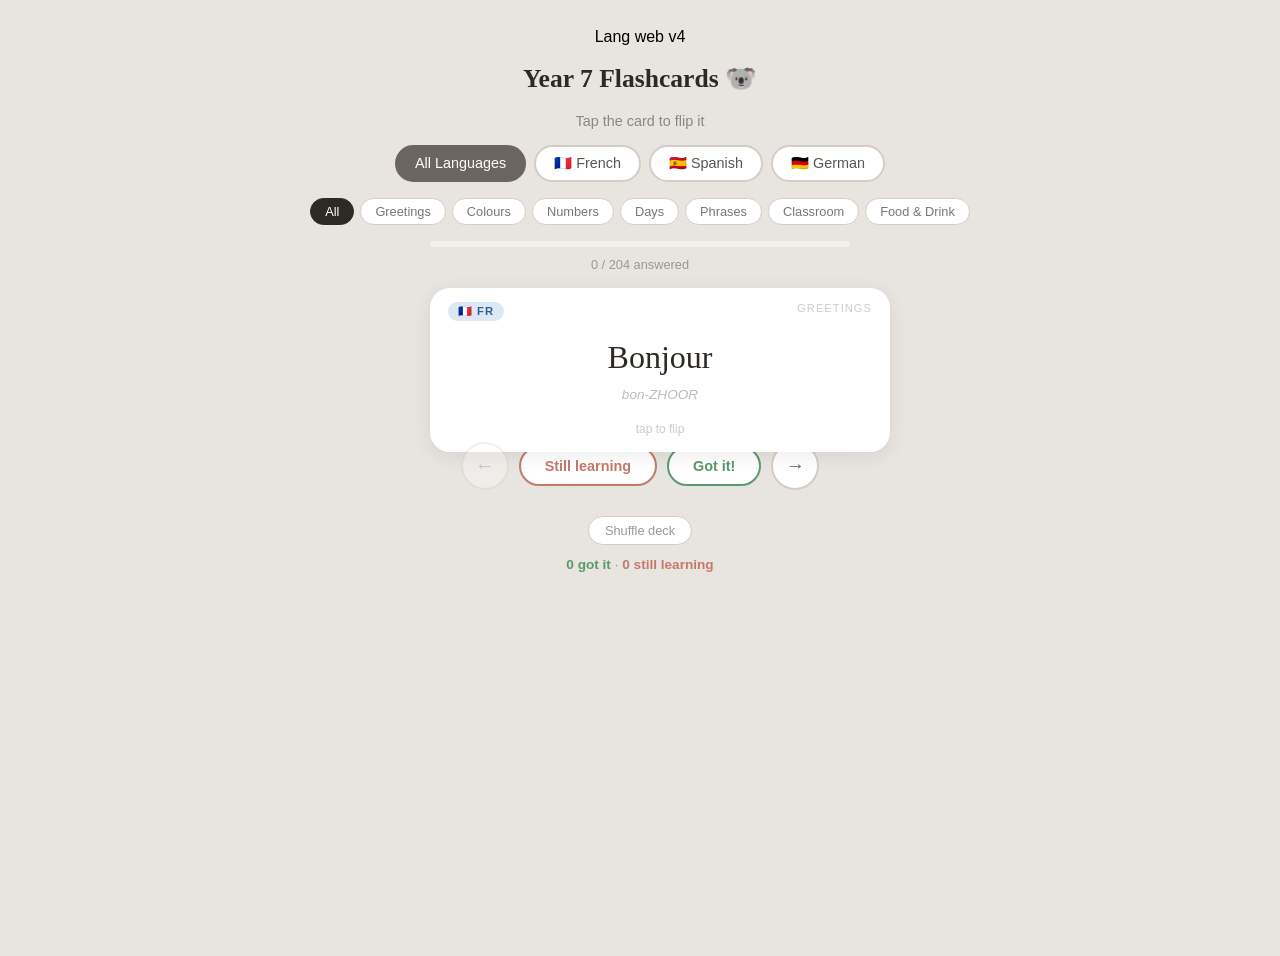
==== commit f56c68c1: "Update languages.html" ====
--- a/languages.html
+++ b/languages.html
@@ -1,4 +1,4 @@
-Lang web v3
+Lang web v4
 
 <!DOCTYPE html>
 
@@ -406,6 +406,28 @@
   {lang:'fr', cat:'Phrases', foreign:"J'aime manger des kiwis", english:'I like to eat kiwis', pron:'zhem mon-ZHAY day KEE-wee'},
   {lang:'fr', cat:'Phrases', foreign:'Mon animal préféré est le panda', english:'My favourite animal is a panda', pron:'mon ah-nee-MAL pray-fay-RAY eh luh pon-DAH'},
   {lang:'fr', cat:'Phrases', foreign:'un orphelin victorien angoissé', english:'Anguished Victorian orphan', pron:'uhn or-fuh-LAN vik-tor-ee-EN on-gwah-SAY'},
+  // FRENCH - Classroom
+  {lang:'fr', cat:'Classroom', foreign:'Pouvez-vous répéter ?', english:'Can you repeat that?', pron:'poo-vay VOO ray-pay-TAY'},
+  {lang:'fr', cat:'Classroom', foreign:'Je ne comprends pas', english:"I don't understand", pron:'zhuh nuh kom-PRON pah'},
+  {lang:'fr', cat:'Classroom', foreign:'Comment dit-on... ?', english:'How do you say...?', pron:'koh-MON dee-TON'},
+  {lang:'fr', cat:'Classroom', foreign:'Je peux aller aux toilettes ?', english:'Can I go to the toilet?', pron:'zhuh puh ah-LAY oh twah-LET'},
+  {lang:'fr', cat:'Classroom', foreign:"J'ai une question", english:'I have a question', pron:'zhay oon kess-tee-ON'},
+  {lang:'fr', cat:'Classroom', foreign:'Pouvez-vous m\'aider ?', english:'Can you help me?', pron:'poo-vay VOO meh-DAY'},
+  {lang:'fr', cat:'Classroom', foreign:'On est à quelle page ?', english:'What page are we on?', pron:'on eh ah kel PAHZH'},
+  {lang:'fr', cat:'Classroom', foreign:"J'ai oublié mes devoirs", english:'I forgot my homework', pron:'zhay oo-blee-AY may duh-VWAHR'},
+  {lang:'fr', cat:'Classroom', foreign:'Je peux emprunter un stylo ?', english:'Can I borrow a pen?', pron:'zhuh puh om-prun-TAY uhn stee-LOH'},
+  {lang:'fr', cat:'Classroom', foreign:'Désolé(e), je suis en retard', english:"I'm sorry I'm late", pron:'day-zoh-LAY zhuh swee on ruh-TAR'},
+  // FRENCH - Food & Drink
+  {lang:'fr', cat:'Food & Drink', foreign:'Je voudrais un morceau de gâteau', english:'I would like a piece of cake', pron:'zhuh voo-DREH uhn mor-SOH duh gah-TOH'},
+  {lang:'fr', cat:'Food & Drink', foreign:'Un verre d\'eau, s\'il vous plaît', english:'A glass of water please', pron:'uhn vair DOH seel voo PLEH'},
+  {lang:'fr', cat:'Food & Drink', foreign:"J'ai faim", english:'I am hungry', pron:'zhay FAN'},
+  {lang:'fr', cat:'Food & Drink', foreign:"J'ai soif", english:'I am thirsty', pron:'zhay SWAHF'},
+  {lang:'fr', cat:'Food & Drink', foreign:"L'addition, s'il vous plaît", english:'The bill please', pron:'lah-dee-see-ON seel voo PLEH'},
+  {lang:'fr', cat:'Food & Drink', foreign:'Un café au lait, s\'il vous plaît', english:'A coffee with milk please', pron:'uhn kah-FAY oh LEH seel voo PLEH'},
+  {lang:'fr', cat:'Food & Drink', foreign:'Je voudrais une glace', english:'I would like an ice cream', pron:'zhuh voo-DREH oon GLASS'},
+  {lang:'fr', cat:'Food & Drink', foreign:"C'était délicieux", english:'That was delicious', pron:'set-AY day-lee-see-UH'},
+  {lang:'fr', cat:'Food & Drink', foreign:'Un sandwich, s\'il vous plaît', english:'A sandwich please', pron:'uhn sond-WEESH seel voo PLEH'},
+  {lang:'fr', cat:'Food & Drink', foreign:'Est-ce que vous avez du gâteau ?', english:'Do you have any cake?', pron:'ess kuh voo zah-VAY doo gah-TOH'},
 
   // SPANISH - Greetings
   {lang:'es', cat:'Greetings', foreign:'Hola', english:'Hello', pron:'OH-lah'},
@@ -460,6 +482,28 @@
   {lang:'es', cat:'Phrases', foreign:'Me gusta comer kiwis', english:'I like to eat kiwis', pron:'meh GOO-stah koh-MAIR KEE-weess'},
   {lang:'es', cat:'Phrases', foreign:'Mi animal favorito es el panda', english:'My favourite animal is a panda', pron:'mee ah-nee-MAL fah-vor-EE-toh ess el PAN-dah'},
   {lang:'es', cat:'Phrases', foreign:'un huérfano victoriano angustiado', english:'Anguished Victorian orphan', pron:'oon WAIR-fah-noh vik-tor-ee-AH-noh an-goo-stee-AH-doh'},
+  // SPANISH - Classroom
+  {lang:'es', cat:'Classroom', foreign:'¿Puede repetir, por favor?', english:'Can you repeat that?', pron:'PWEH-deh reh-peh-TEER por fah-VOR'},
+  {lang:'es', cat:'Classroom', foreign:'No entiendo', english:"I don't understand", pron:'noh en-tee-EN-doh'},
+  {lang:'es', cat:'Classroom', foreign:'¿Cómo se dice...?', english:'How do you say...?', pron:'KOH-moh seh DEE-theh'},
+  {lang:'es', cat:'Classroom', foreign:'¿Puedo ir al baño?', english:'Can I go to the toilet?', pron:'PWEH-doh eer al BAN-yoh'},
+  {lang:'es', cat:'Classroom', foreign:'Tengo una pregunta', english:'I have a question', pron:'TEN-goh OO-nah preh-GOON-tah'},
+  {lang:'es', cat:'Classroom', foreign:'¿Puede ayudarme?', english:'Can you help me?', pron:'PWEH-deh ah-yoo-DAR-meh'},
+  {lang:'es', cat:'Classroom', foreign:'¿En qué página estamos?', english:'What page are we on?', pron:'en keh PAH-hee-nah ess-TAH-moss'},
+  {lang:'es', cat:'Classroom', foreign:'Se me olvidó la tarea', english:'I forgot my homework', pron:'seh meh ol-vee-DOH lah tah-REH-ah'},
+  {lang:'es', cat:'Classroom', foreign:'¿Me prestas un bolígrafo?', english:'Can I borrow a pen?', pron:'meh PRESS-tass oon boh-LEE-grah-foh'},
+  {lang:'es', cat:'Classroom', foreign:'Lo siento, llego tarde', english:"I'm sorry I'm late", pron:'loh see-EN-toh YEH-goh TAR-deh'},
+  // SPANISH - Food & Drink
+  {lang:'es', cat:'Food & Drink', foreign:'Me gustaría un trozo de pastel', english:'I would like a piece of cake', pron:'meh goo-stah-REE-ah oon TROH-thoh deh pass-TEL'},
+  {lang:'es', cat:'Food & Drink', foreign:'Un vaso de agua, por favor', english:'A glass of water please', pron:'oon VAH-soh deh AH-gwah por fah-VOR'},
+  {lang:'es', cat:'Food & Drink', foreign:'Tengo hambre', english:'I am hungry', pron:'TEN-goh AM-breh'},
+  {lang:'es', cat:'Food & Drink', foreign:'Tengo sed', english:'I am thirsty', pron:'TEN-goh SETH'},
+  {lang:'es', cat:'Food & Drink', foreign:'La cuenta, por favor', english:'The bill please', pron:'lah KWEN-tah por fah-VOR'},
+  {lang:'es', cat:'Food & Drink', foreign:'Un café con leche, por favor', english:'A coffee with milk please', pron:'oon kah-FEH kon LEH-cheh por fah-VOR'},
+  {lang:'es', cat:'Food & Drink', foreign:'Me gustaría un helado', english:'I would like an ice cream', pron:'meh goo-stah-REE-ah oon eh-LAH-doh'},
+  {lang:'es', cat:'Food & Drink', foreign:'Estaba delicioso', english:'That was delicious', pron:'ess-TAH-bah deh-lee-thee-OH-soh'},
+  {lang:'es', cat:'Food & Drink', foreign:'Un bocadillo, por favor', english:'A sandwich please', pron:'oon boh-kah-DEE-yoh por fah-VOR'},
+  {lang:'es', cat:'Food & Drink', foreign:'¿Tienen pastel?', english:'Do you have any cake?', pron:'tee-EH-nen pass-TEL'},
 
   // GERMAN - Greetings
   {lang:'de', cat:'Greetings', foreign:'Hallo', english:'Hello', pron:'HAH-loh'},
@@ -514,6 +558,28 @@
   {lang:'de', cat:'Phrases', foreign:'Ich esse gerne Kiwis', english:'I like to eat kiwis', pron:'ikh ESS-uh GAIR-nuh KEE-weess'},
   {lang:'de', cat:'Phrases', foreign:'Mein Lieblingstier ist der Panda', english:'My favourite animal is a panda', pron:'mine LEEB-lings-teer ist dair PAN-dah'},
   {lang:'de', cat:'Phrases', foreign:'ein gequältes viktorianisches Waisenkind', english:'Anguished Victorian orphan', pron:'ayn geh-KVELT-ess vik-tor-ee-AH-nish-ess VY-zen-kint'},
+  // GERMAN - Classroom
+  {lang:'de', cat:'Classroom', foreign:'Können Sie das bitte wiederholen?', english:'Can you repeat that?', pron:'KUH-nen zee dass BIT-uh VEE-der-hoh-len'},
+  {lang:'de', cat:'Classroom', foreign:'Ich verstehe nicht', english:"I don't understand", pron:'ikh fair-SHTAY-uh nikht'},
+  {lang:'de', cat:'Classroom', foreign:'Wie sagt man...?', english:'How do you say...?', pron:'vee zahgt mahn'},
+  {lang:'de', cat:'Classroom', foreign:'Darf ich auf die Toilette gehen?', english:'Can I go to the toilet?', pron:'darf ikh owf dee toy-LET-uh GAY-en'},
+  {lang:'de', cat:'Classroom', foreign:'Ich habe eine Frage', english:'I have a question', pron:'ikh HAH-buh EYE-nuh FRAH-guh'},
+  {lang:'de', cat:'Classroom', foreign:'Können Sie mir bitte helfen?', english:'Can you help me?', pron:'KUH-nen zee meer BIT-uh HEL-fen'},
+  {lang:'de', cat:'Classroom', foreign:'Auf welcher Seite sind wir?', english:'What page are we on?', pron:'owf VEL-kher ZY-tuh zint veer'},
+  {lang:'de', cat:'Classroom', foreign:'Ich habe meine Hausaufgaben vergessen', english:'I forgot my homework', pron:'ikh HAH-buh MY-nuh HOUSE-owf-gah-ben fair-GUESS-en'},
+  {lang:'de', cat:'Classroom', foreign:'Kann ich mir einen Kugelschreiber leihen?', english:'Can I borrow a pen?', pron:'kan ikh meer EYE-nen KOO-gel-shry-ber LY-en'},
+  {lang:'de', cat:'Classroom', foreign:'Es tut mir leid, ich bin zu spät', english:"I'm sorry I'm late", pron:'ess toot meer lyte ikh bin tsoo SHPAYT'},
+  // GERMAN - Food & Drink
+  {lang:'de', cat:'Food & Drink', foreign:'Ich hätte gerne ein Stück Kuchen', english:'I would like a piece of cake', pron:'ikh HET-uh GAIR-nuh ayn shtook KOO-khen'},
+  {lang:'de', cat:'Food & Drink', foreign:'Ein Glas Wasser, bitte', english:'A glass of water please', pron:'ayn glahs VASS-er BIT-uh'},
+  {lang:'de', cat:'Food & Drink', foreign:'Ich habe Hunger', english:'I am hungry', pron:'ikh HAH-buh HOONG-er'},
+  {lang:'de', cat:'Food & Drink', foreign:'Ich habe Durst', english:'I am thirsty', pron:'ikh HAH-buh DOORST'},
+  {lang:'de', cat:'Food & Drink', foreign:'Die Rechnung, bitte', english:'The bill please', pron:'dee REKH-noong BIT-uh'},
+  {lang:'de', cat:'Food & Drink', foreign:'Einen Kaffee mit Milch, bitte', english:'A coffee with milk please', pron:'EYE-nen kah-FEH mit MILKH BIT-uh'},
+  {lang:'de', cat:'Food & Drink', foreign:'Ich hätte gerne ein Eis', english:'I would like an ice cream', pron:'ikh HET-uh GAIR-nuh ayn ICE'},
+  {lang:'de', cat:'Food & Drink', foreign:'Das war lecker', english:'That was delicious', pron:'dass vahr LEK-er'},
+  {lang:'de', cat:'Food & Drink', foreign:'Ein Sandwich, bitte', english:'A sandwich please', pron:'ayn ZEND-vitch BIT-uh'},
+  {lang:'de', cat:'Food & Drink', foreign:'Haben Sie Kuchen?', english:'Do you have any cake?', pron:'HAH-ben zee KOO-khen'},
 ];
 
 let currentLang = 'all';
@@ -523,7 +589,7 @@
 let scores = {}; // cardIndex -> true/false
 let isFlipped = false;
 
-const categories = ['All', 'Greetings', 'Colours', 'Numbers', 'Days', 'Phrases'];
+const categories = ['All', 'Greetings', 'Colours', 'Numbers', 'Days', 'Phrases', 'Classroom', 'Food & Drink'];
 const langNames = {fr:'French', es:'Spanish', de:'German', all:'All Languages'};
 const langLabels = {fr:'🇫🇷 FR', es:'🇪🇸 ES', de:'🇩🇪 DE'};
 
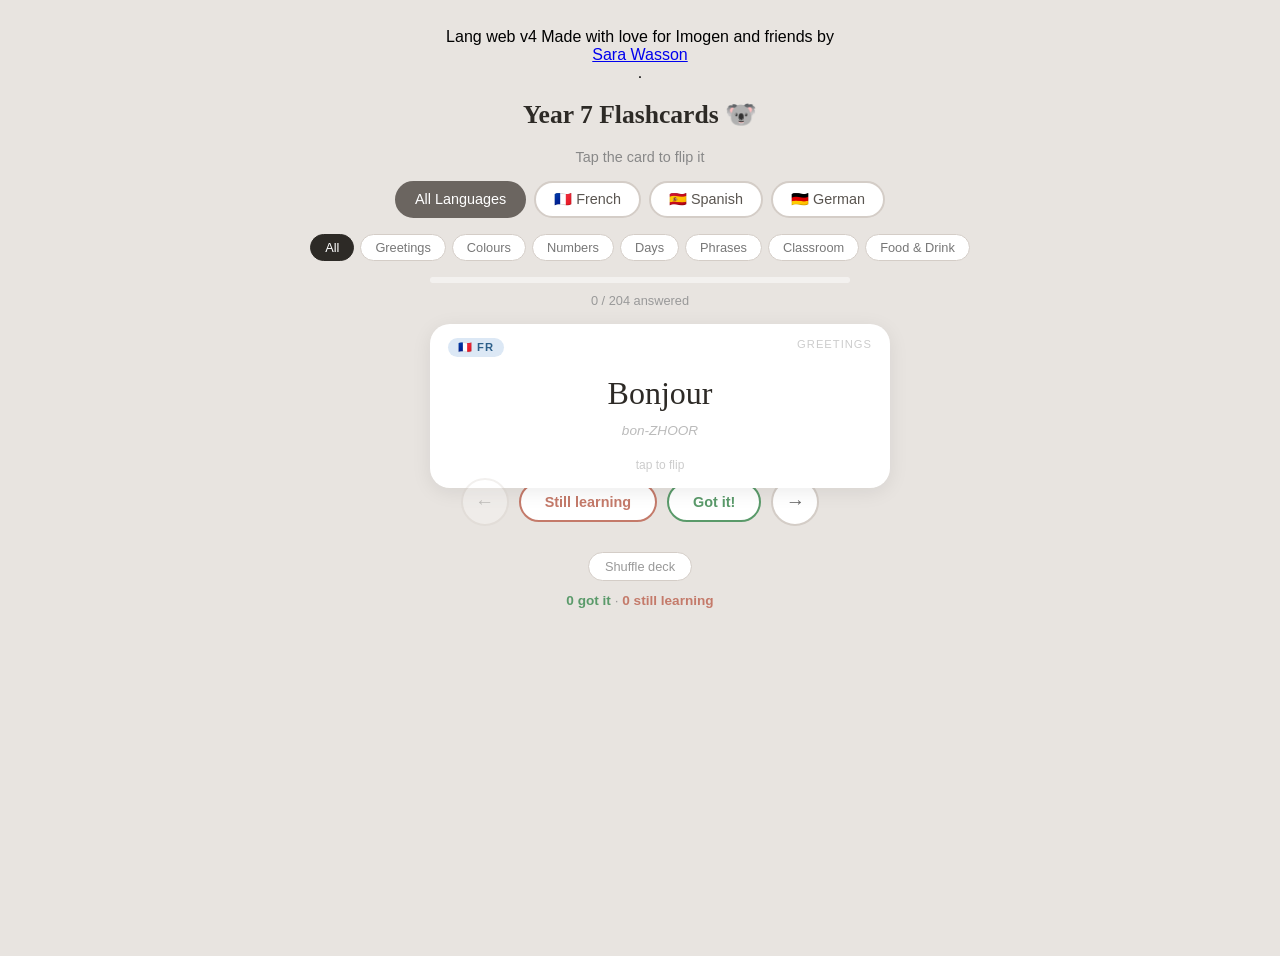
==== commit e5d1ee48: "Add dedication to languages.html Added a dedication to Imogen and friends by Sara Wasson." ====
--- a/languages.html
+++ b/languages.html
@@ -1,4 +1,6 @@
 Lang web v4
+Made with love for Imogen and friends by <A HREF="https://www.sarawasson.com">Sara Wasson</a>.
+
 
 <!DOCTYPE html>
 
